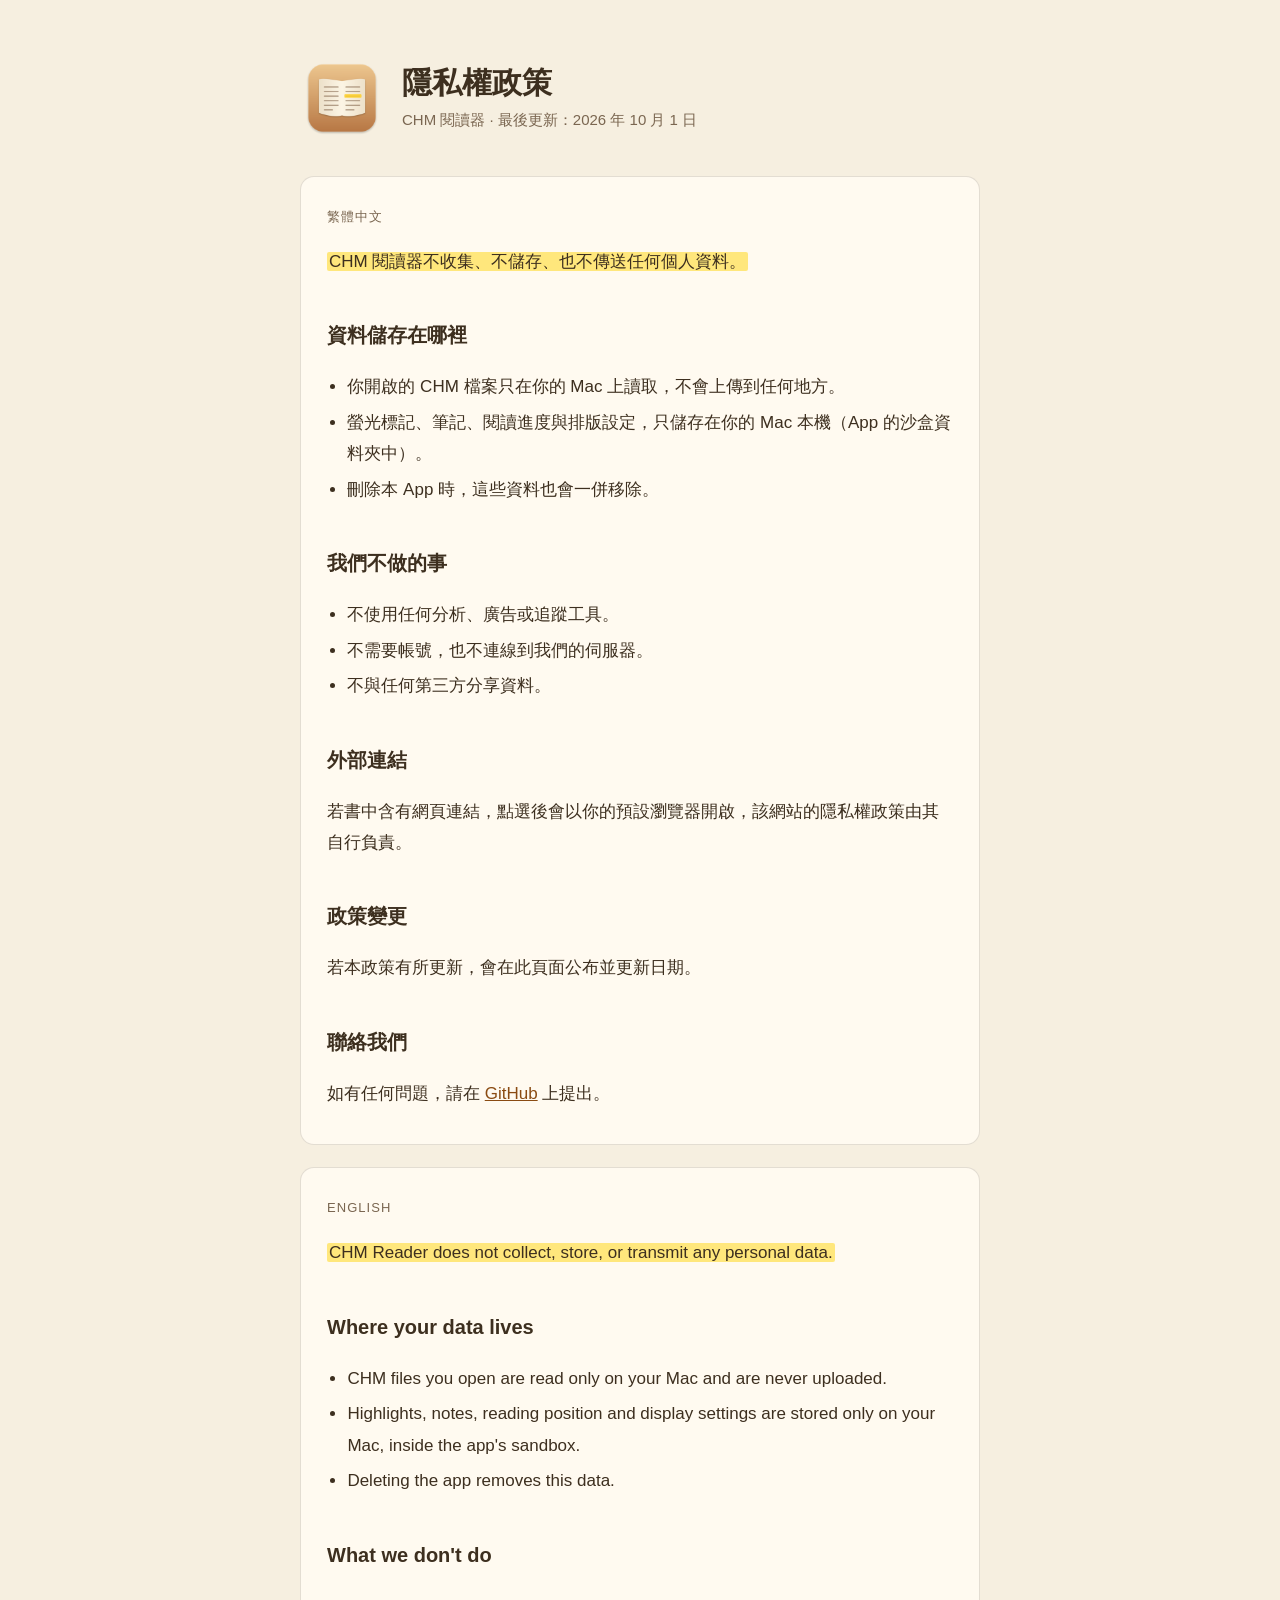
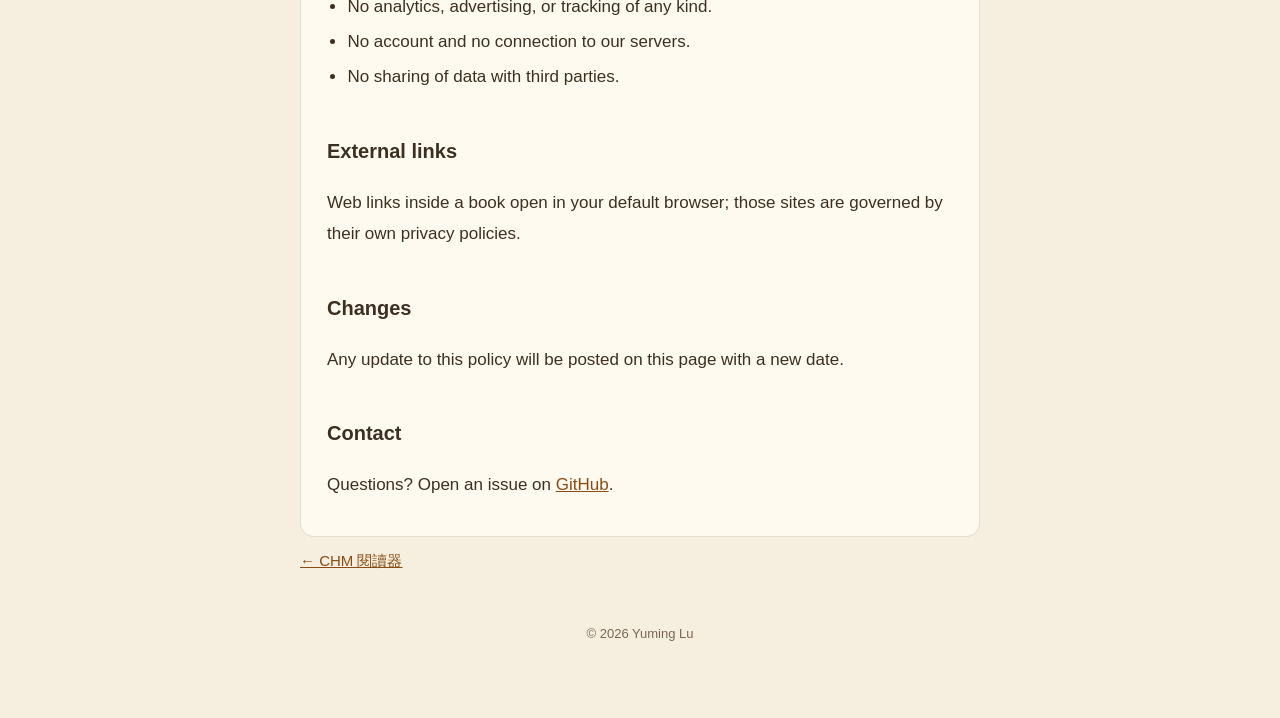
==== docs/privacy.html @ fc0d0d64 "Serve website from docs/ via built-in GitHub Pages instead of Actions Developer notes move to dev-do" ====
<!doctype html>
<html lang="zh-Hant">
<head>
<meta charset="utf-8">
<meta name="viewport" content="width=device-width, initial-scale=1">
<title>隱私權政策 · CHM 閱讀器</title>
<link rel="icon" href="icon.png">
<link rel="stylesheet" href="style.css">
</head>
<body>
<main>
  <header>
    <img src="icon.png" alt="CHM 閱讀器圖示">
    <div>
      <h1>隱私權政策</h1>
      <p>CHM 閱讀器 · 最後更新：2026 年 10 月 1 日</p>
    </div>
  </header>

  <section>
    <div class="lang">繁體中文</div>
    <p><mark>CHM 閱讀器不收集、不儲存、也不傳送任何個人資料。</mark></p>
    <h2>資料儲存在哪裡</h2>
    <ul>
      <li>你開啟的 CHM 檔案只在你的 Mac 上讀取，不會上傳到任何地方。</li>
      <li>螢光標記、筆記、閱讀進度與排版設定，只儲存在你的 Mac 本機（App 的沙盒資料夾中）。</li>
      <li>刪除本 App 時，這些資料也會一併移除。</li>
    </ul>
    <h2>我們不做的事</h2>
    <ul>
      <li>不使用任何分析、廣告或追蹤工具。</li>
      <li>不需要帳號，也不連線到我們的伺服器。</li>
      <li>不與任何第三方分享資料。</li>
    </ul>
    <h2>外部連結</h2>
    <p>若書中含有網頁連結，點選後會以你的預設瀏覽器開啟，該網站的隱私權政策由其自行負責。</p>
    <h2>政策變更</h2>
    <p>若本政策有所更新，會在此頁面公布並更新日期。</p>
    <h2>聯絡我們</h2>
    <p>如有任何問題，請在 <a href="https://github.com/sunmoon-idegu/chm-reader/issues">GitHub</a> 上提出。</p>
  </section>

  <section>
    <div class="lang">English</div>
    <p><mark>CHM Reader does not collect, store, or transmit any personal data.</mark></p>
    <h2>Where your data lives</h2>
    <ul>
      <li>CHM files you open are read only on your Mac and are never uploaded.</li>
      <li>Highlights, notes, reading position and display settings are stored only on your Mac, inside the app's sandbox.</li>
      <li>Deleting the app removes this data.</li>
    </ul>
    <h2>What we don't do</h2>
    <ul>
      <li>No analytics, advertising, or tracking of any kind.</li>
      <li>No account and no connection to our servers.</li>
      <li>No sharing of data with third parties.</li>
    </ul>
    <h2>External links</h2>
    <p>Web links inside a book open in your default browser; those sites are governed by their own privacy policies.</p>
    <h2>Changes</h2>
    <p>Any update to this policy will be posted on this page with a new date.</p>
    <h2>Contact</h2>
    <p>Questions? Open an issue on <a href="https://github.com/sunmoon-idegu/chm-reader/issues">GitHub</a>.</p>
  </section>

  <nav><a href="./">← CHM 閱讀器</a></nav>
  <footer>© 2026 Yuming Lu</footer>
</main>
</body>
</html>
---- docs/style.css ----
:root {
  --bg: #f6efe0;
  --card: #fffaf0;
  --text: #3d2f1f;
  --muted: #7a6650;
  --accent: #8a4b12;
  --line: rgba(61, 47, 31, 0.14);
  --mark: rgba(255, 214, 10, 0.5);
}
@media (prefers-color-scheme: dark) {
  :root {
    --bg: #1c1a17;
    --card: #26231f;
    --text: #e8e0d4;
    --muted: #a89a88;
    --accent: #e0a96d;
    --line: rgba(232, 224, 212, 0.14);
    --mark: rgba(255, 214, 10, 0.3);
  }
}
* { box-sizing: border-box; }
body {
  margin: 0;
  padding: 0 20px;
  background: var(--bg);
  color: var(--text);
  font: 17px/1.85 -apple-system, "PingFang TC", "Noto Sans TC", sans-serif;
  -webkit-font-smoothing: antialiased;
}
main { max-width: 680px; margin: 0 auto; padding: 56px 0 72px; }
header { display: flex; align-items: center; gap: 18px; margin-bottom: 36px; }
header img { width: 84px; height: 84px; flex: none; }
h1 { font-size: 30px; line-height: 1.3; margin: 0; }
header p { margin: 4px 0 0; color: var(--muted); font-size: 15px; }
h2 { font-size: 20px; margin: 40px 0 10px; }
section {
  background: var(--card);
  border: 1px solid var(--line);
  border-radius: 14px;
  padding: 6px 26px 18px;
  margin-top: 22px;
}
mark { background: var(--mark); color: inherit; padding: 0 2px; border-radius: 2px; }
a { color: var(--accent); }
ul { padding-left: 1.2em; }
li { margin: 4px 0; }
.lang { color: var(--muted); font-size: 13px; letter-spacing: 0.08em; text-transform: uppercase; margin-top: 22px; }
nav { margin-top: 10px; font-size: 15px; display: flex; gap: 18px; flex-wrap: wrap; }
footer { margin-top: 48px; color: var(--muted); font-size: 13px; text-align: center; }
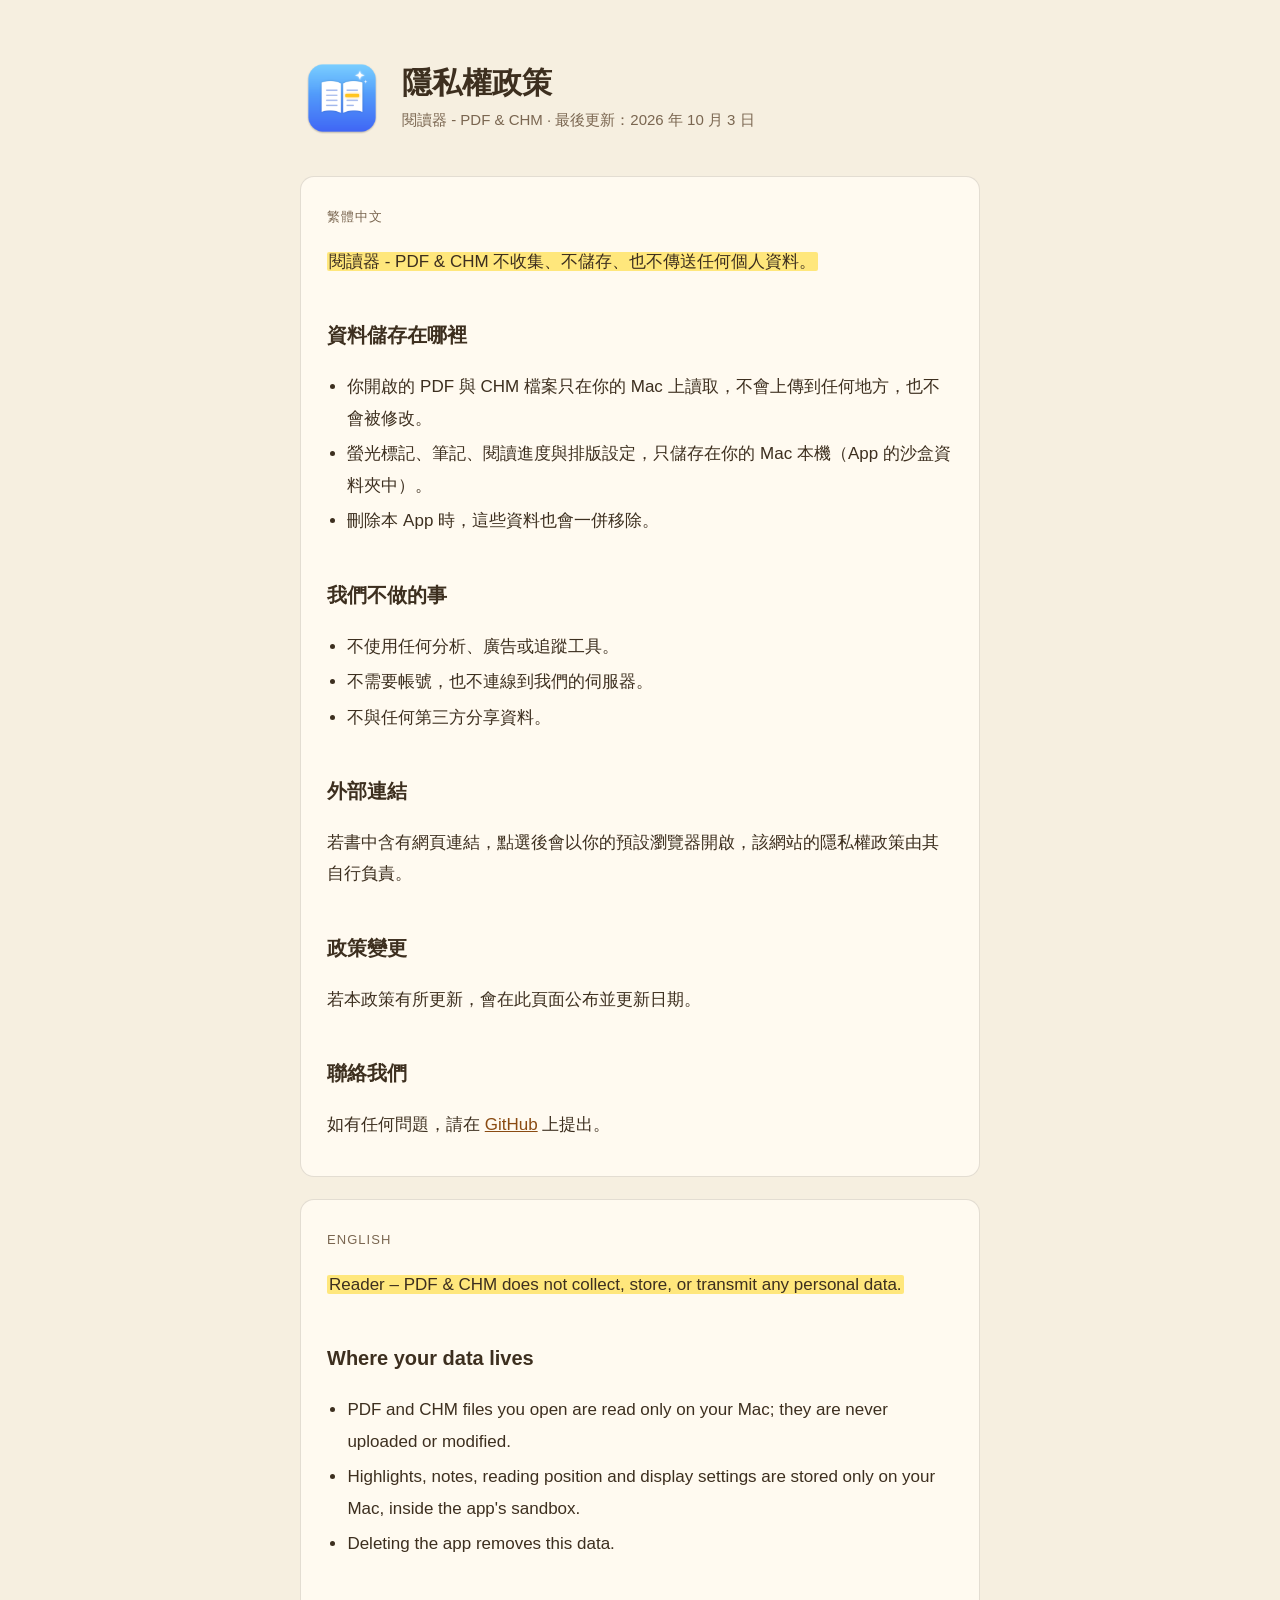
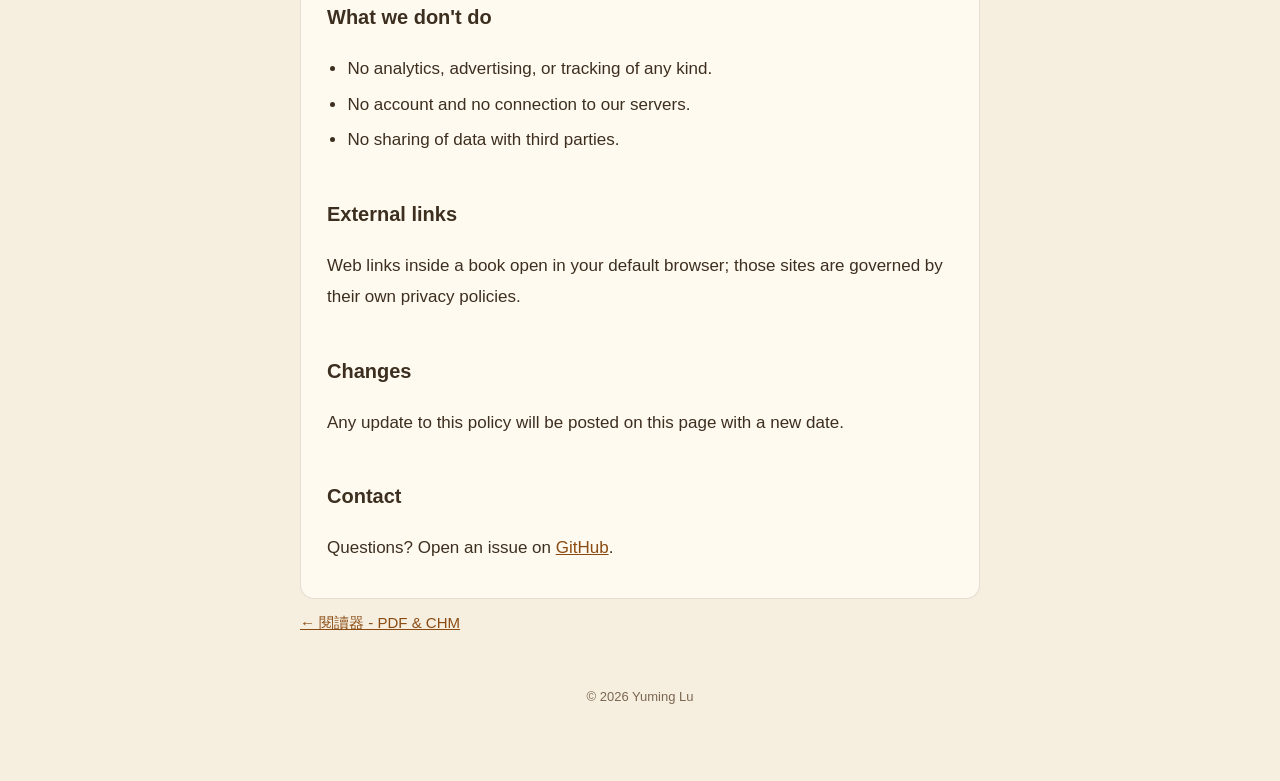
==== commit 400f8369: "Rename to 閱讀器 - PDF & CHM, prepare 1.1.0 listing and screenshots - App shows as 閱讀器; version 1.1.0 (" ====
--- a/docs/privacy.html
+++ b/docs/privacy.html
@@ -3,26 +3,26 @@
 <head>
 <meta charset="utf-8">
 <meta name="viewport" content="width=device-width, initial-scale=1">
-<title>隱私權政策 · CHM 閱讀器</title>
+<title>隱私權政策 · 閱讀器 - PDF &amp; CHM</title>
 <link rel="icon" href="icon.png">
 <link rel="stylesheet" href="style.css">
 </head>
 <body>
 <main>
   <header>
-    <img src="icon.png" alt="CHM 閱讀器圖示">
+    <img src="icon.png" alt="閱讀器圖示">
     <div>
       <h1>隱私權政策</h1>
-      <p>CHM 閱讀器 · 最後更新：2026 年 10 月 1 日</p>
+      <p>閱讀器 - PDF &amp; CHM · 最後更新：2026 年 10 月 3 日</p>
     </div>
   </header>
 
   <section>
     <div class="lang">繁體中文</div>
-    <p><mark>CHM 閱讀器不收集、不儲存、也不傳送任何個人資料。</mark></p>
+    <p><mark>閱讀器 - PDF &amp; CHM 不收集、不儲存、也不傳送任何個人資料。</mark></p>
     <h2>資料儲存在哪裡</h2>
     <ul>
-      <li>你開啟的 CHM 檔案只在你的 Mac 上讀取，不會上傳到任何地方。</li>
+      <li>你開啟的 PDF 與 CHM 檔案只在你的 Mac 上讀取，不會上傳到任何地方，也不會被修改。</li>
       <li>螢光標記、筆記、閱讀進度與排版設定，只儲存在你的 Mac 本機（App 的沙盒資料夾中）。</li>
       <li>刪除本 App 時，這些資料也會一併移除。</li>
     </ul>
@@ -42,10 +42,10 @@
 
   <section>
     <div class="lang">English</div>
-    <p><mark>CHM Reader does not collect, store, or transmit any personal data.</mark></p>
+    <p><mark>Reader – PDF &amp; CHM does not collect, store, or transmit any personal data.</mark></p>
     <h2>Where your data lives</h2>
     <ul>
-      <li>CHM files you open are read only on your Mac and are never uploaded.</li>
+      <li>PDF and CHM files you open are read only on your Mac; they are never uploaded or modified.</li>
       <li>Highlights, notes, reading position and display settings are stored only on your Mac, inside the app's sandbox.</li>
       <li>Deleting the app removes this data.</li>
     </ul>
@@ -63,7 +63,7 @@
     <p>Questions? Open an issue on <a href="https://github.com/sunmoon-idegu/chm-reader/issues">GitHub</a>.</p>
   </section>
 
-  <nav><a href="./">← CHM 閱讀器</a></nav>
+  <nav><a href="./">← 閱讀器 - PDF &amp; CHM</a></nav>
   <footer>© 2026 Yuming Lu</footer>
 </main>
 </body>
